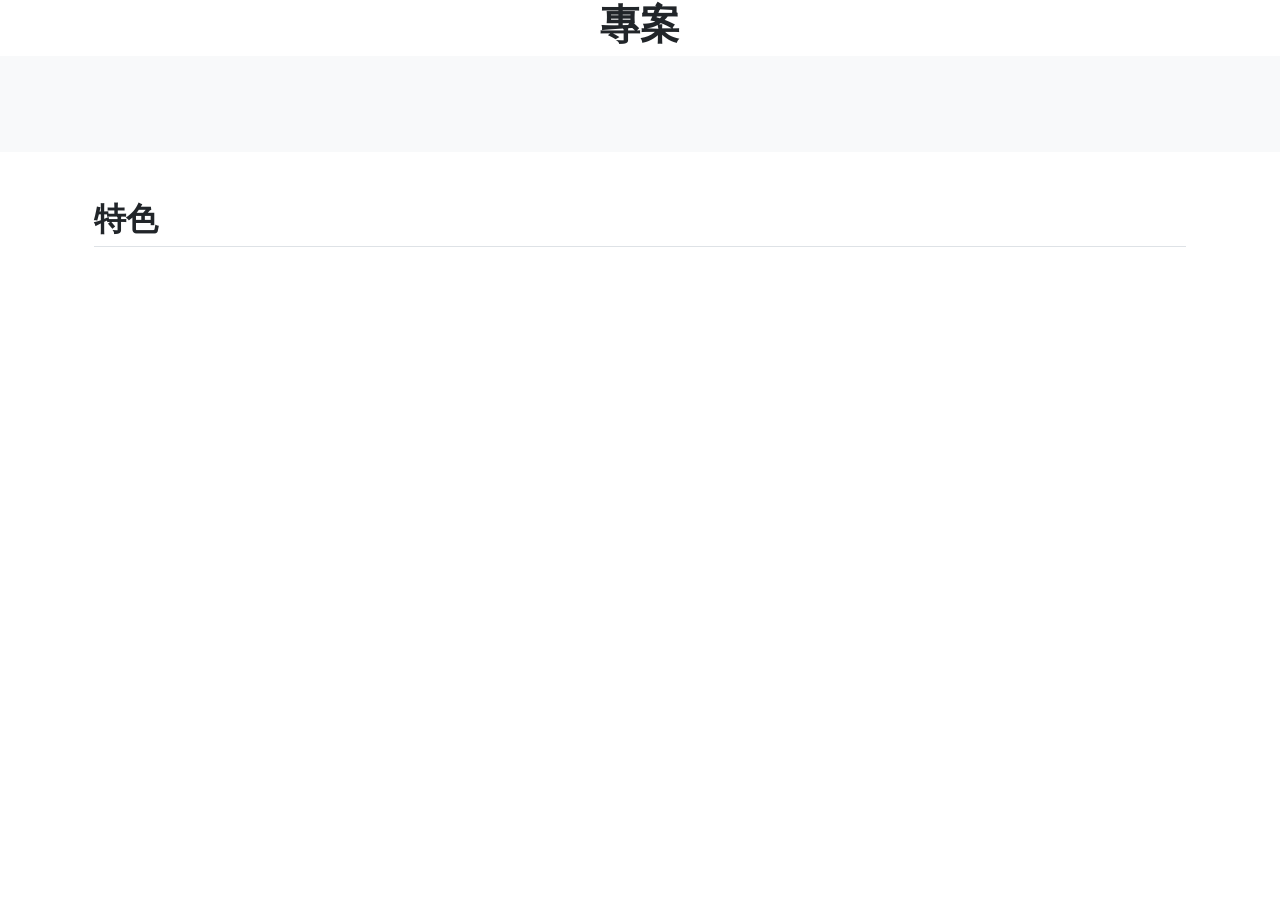
==== index.html @ 36abace5 "Add files via upload" ====
<!doctype html>
<html lang="en">
<head>
    <meta charset="utf-8">
    <meta name="viewport" content="width=device-width, initial-scale=2">
    <meta name="description" content="這是一個作品集網站">
    <title>履歷與作品集</title>
    <link href="css/bootstrap.min.css" rel="stylesheet">
    <link href="css/style.css" rel="stylesheet">
    <link rel="shortcut icon" href="images/work.ico" type="image/x-icon" />
</head>
<body>
<div id="app">

<main>

  <headers></headers>

  <banner></banner>

  <h1 class="text-center"><b>專案</b></h1>
  
  <div class="album py-5 bg-light">
    <div class="container">
      <div class="row">
        <div class="col">
          <project-card
                title="Chronus"
                description="一個簡潔有力的任務管理工具"
                image="images/ch.png"
                github-link="https://github.com/Diego09182/Chronus"
            ></project-card>
        </div>
        <div class="col">
          <project-card
              title="SwiftFox"
              description="一個藉由Laravel開發支援論壇、文章、投票、圖片上傳的學生交流系統"
              image="images/SWIFT FOX LOGO.png"
              github-link="https://github.com/Diego09182/SwiftFox"
          ></project-card>
        </div>
        <div class="col">
          <project-card
              title="TNS"
              description="一個用Laravel串接台灣新聞API的專案範例"
              image="images/TAIWAN.png"
              github-link="https://github.com/Diego09182/TNS"
          ></project-card>
        </div>
      </div>
    </div>
  </div>

  <div class="container px-4 py-5" id="custom-cards">
    <h2 class="pb-2 border-bottom"><b>特色</b></h2>
    <div class="row row-cols-1 row-cols-lg-3 align-items-stretch g-4 py-5">
      <div class="col">
        <feature-card title="精實的後端工程" image="images/Laravel.png" technology="Laravel"/>
      </div>
      <div class="col">
        <feature-card title="優美的前端工程" image="images/Vue.js.png" technology="Vue"/>
      </div>
      <div class="col">
        <feature-card title="資料庫查詢優化" image="images/MySQL.png" technology="MySQL"/>
      </div>
    </div>
  </div>

</main>

<footers></footers>

</div>
</body>
<script src="https://cdn.staticfile.org/vue/3.2.36/vue.global.min.js"></script>
<script src="js/bootstrap.bundle.min.js"></script>
<script src="js/main.js"></script>
</html>
---- css/style.css ----
.bd-placeholder-img {
        font-size: 1.125rem;
        text-anchor: middle;
        -webkit-user-select: none;
        -moz-user-select: none;
        user-select: none;
    }

    @media (min-width: 768px) {
        .bd-placeholder-img-lg {
        font-size: 3.5rem;
        }
    }
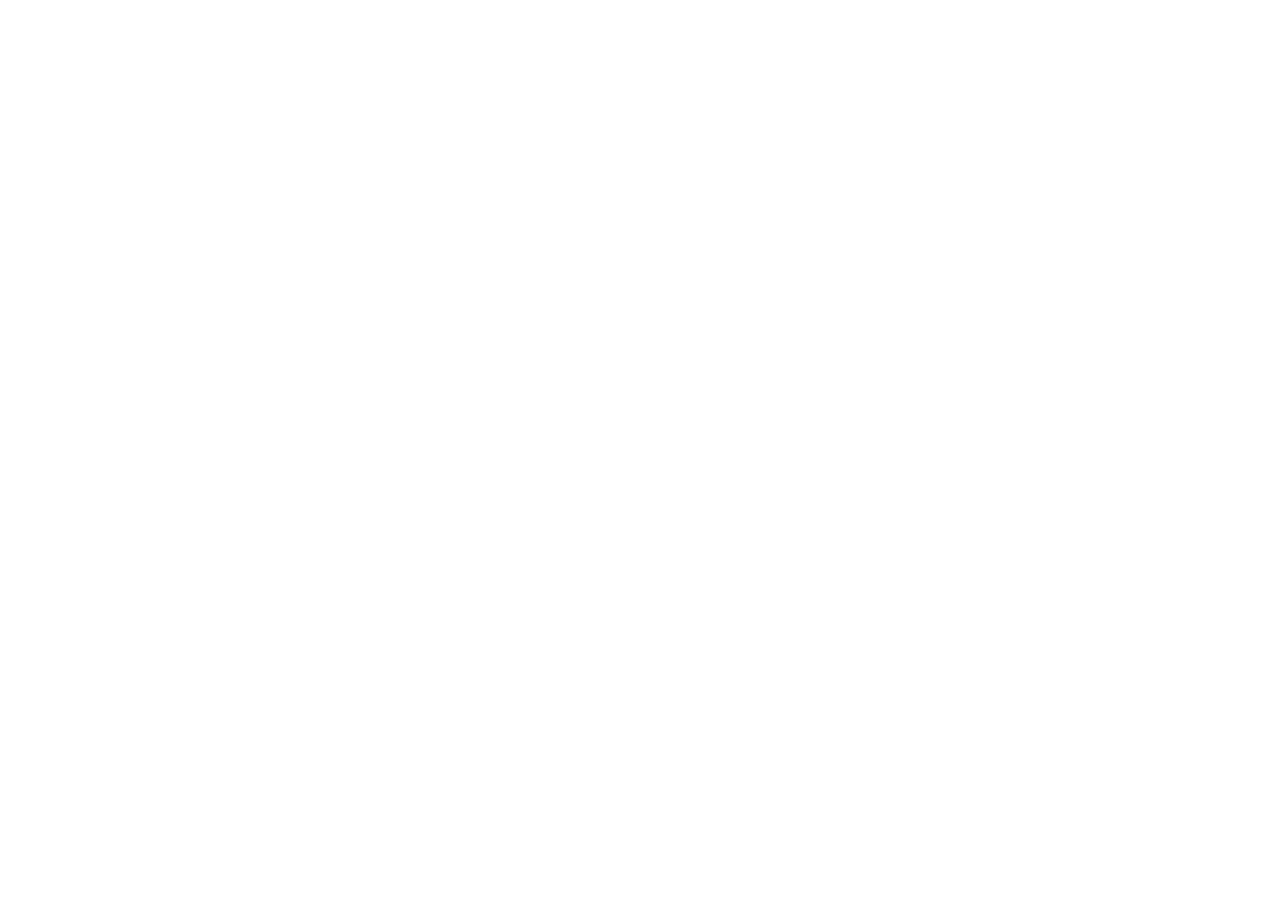
==== commit 4a1055d0: "Add files via upload" ====
--- a/index.html
+++ b/index.html
@@ -14,57 +14,7 @@
 
 <main>
 
-  <headers></headers>
-
-  <banner></banner>
-
-  <h1 class="text-center"><b>專案</b></h1>
-  
-  <div class="album py-5 bg-light">
-    <div class="container">
-      <div class="row">
-        <div class="col">
-          <project-card
-                title="Chronus"
-                description="一個簡潔有力的任務管理工具"
-                image="images/ch.png"
-                github-link="https://github.com/Diego09182/Chronus"
-            ></project-card>
-        </div>
-        <div class="col">
-          <project-card
-              title="SwiftFox"
-              description="一個藉由Laravel開發支援論壇、文章、投票、圖片上傳的學生交流系統"
-              image="images/SWIFT FOX LOGO.png"
-              github-link="https://github.com/Diego09182/SwiftFox"
-          ></project-card>
-        </div>
-        <div class="col">
-          <project-card
-              title="TNS"
-              description="一個用Laravel串接台灣新聞API的專案範例"
-              image="images/TAIWAN.png"
-              github-link="https://github.com/Diego09182/TNS"
-          ></project-card>
-        </div>
-      </div>
-    </div>
-  </div>
-
-  <div class="container px-4 py-5" id="custom-cards">
-    <h2 class="pb-2 border-bottom"><b>特色</b></h2>
-    <div class="row row-cols-1 row-cols-lg-3 align-items-stretch g-4 py-5">
-      <div class="col">
-        <feature-card title="精實的後端工程" image="images/Laravel.png" technology="Laravel"/>
-      </div>
-      <div class="col">
-        <feature-card title="優美的前端工程" image="images/Vue.js.png" technology="Vue"/>
-      </div>
-      <div class="col">
-        <feature-card title="資料庫查詢優化" image="images/MySQL.png" technology="MySQL"/>
-      </div>
-    </div>
-  </div>
+  <router-view></router-view>
 
 </main>
 
@@ -73,6 +23,7 @@
 </div>
 </body>
 <script src="https://cdn.staticfile.org/vue/3.2.36/vue.global.min.js"></script>
+<script src="https://unpkg.com/vue-router@4"></script>
+<script src="js/main.js"></script>
 <script src="js/bootstrap.bundle.min.js"></script>
-<script src="js/main.js"></script>
 </html>
--- a/css/style.css
+++ b/css/style.css
@@ -10,4 +10,9 @@
         .bd-placeholder-img-lg {
         font-size: 3.5rem;
         }
+    }
+
+    #avatar {
+        width: 150px; /* 你希望的宽度 */
+        height: 150px; /* 你希望的高度 */
     }
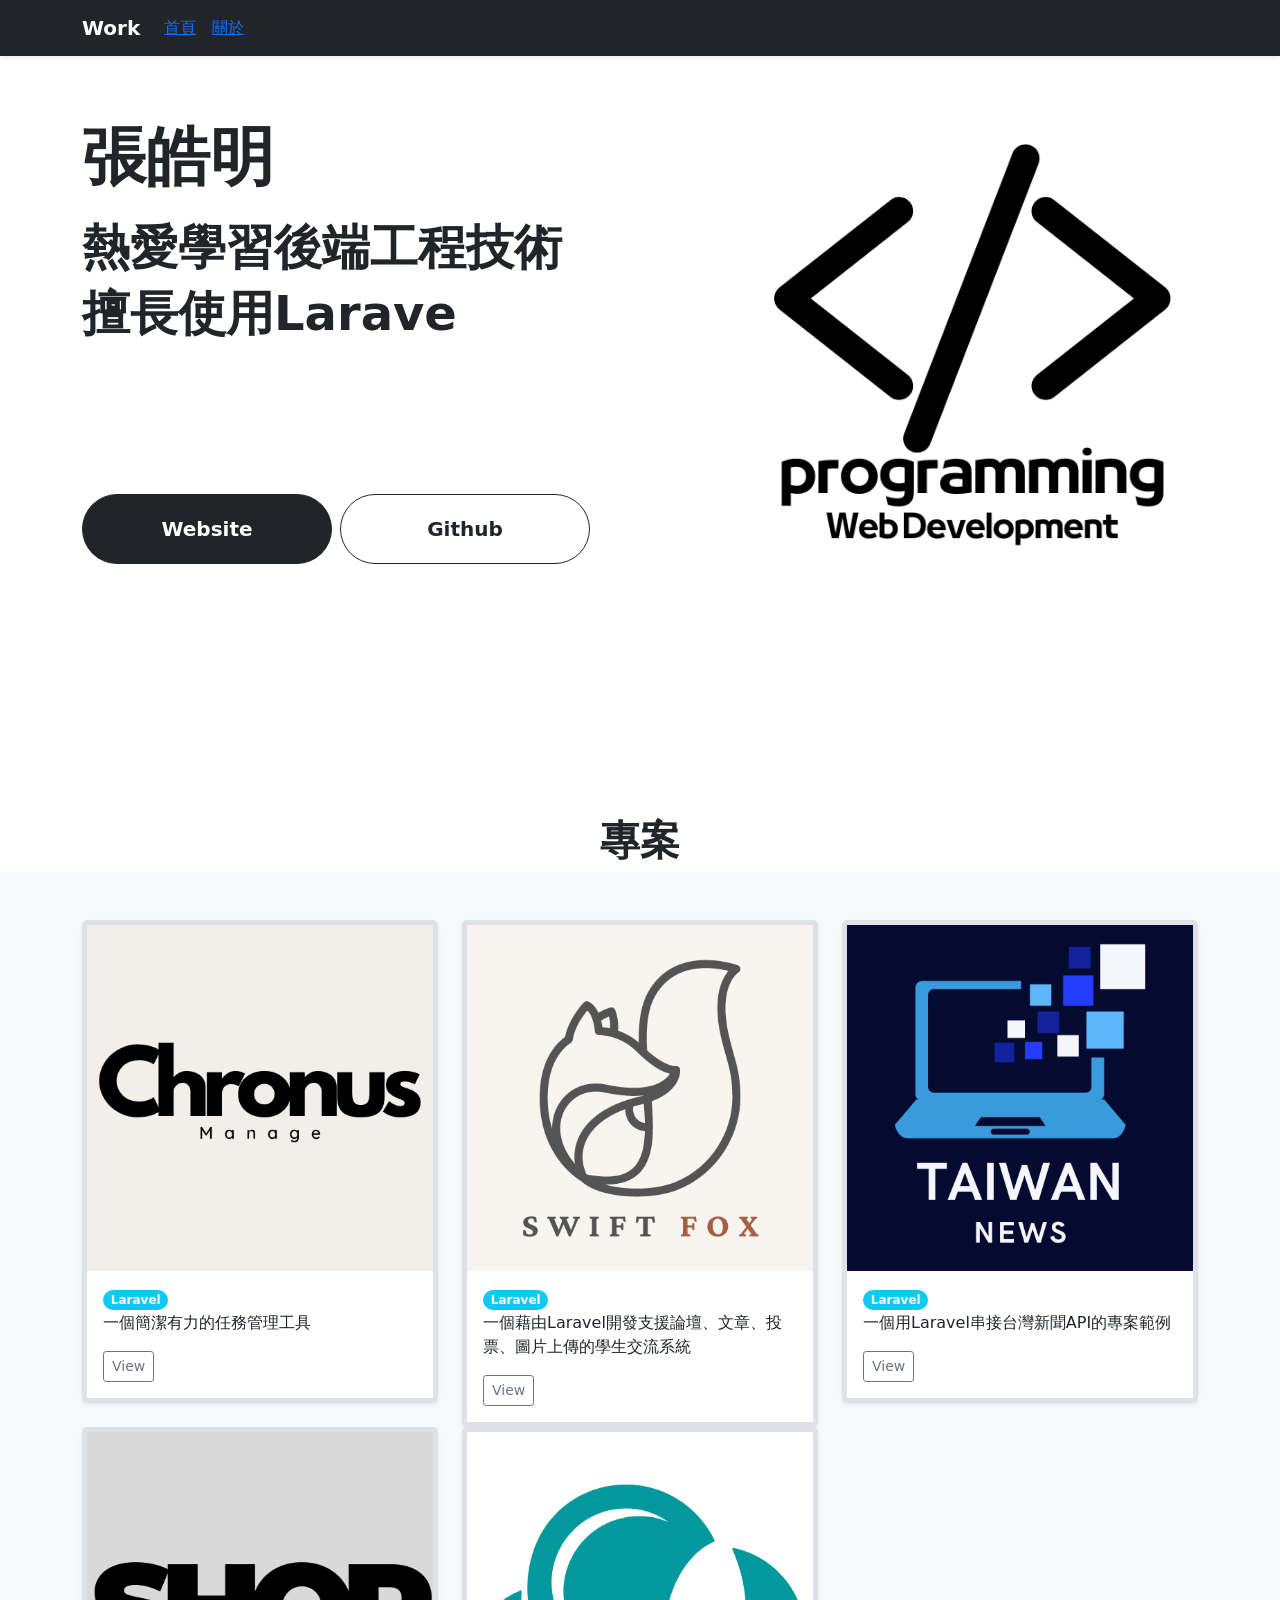
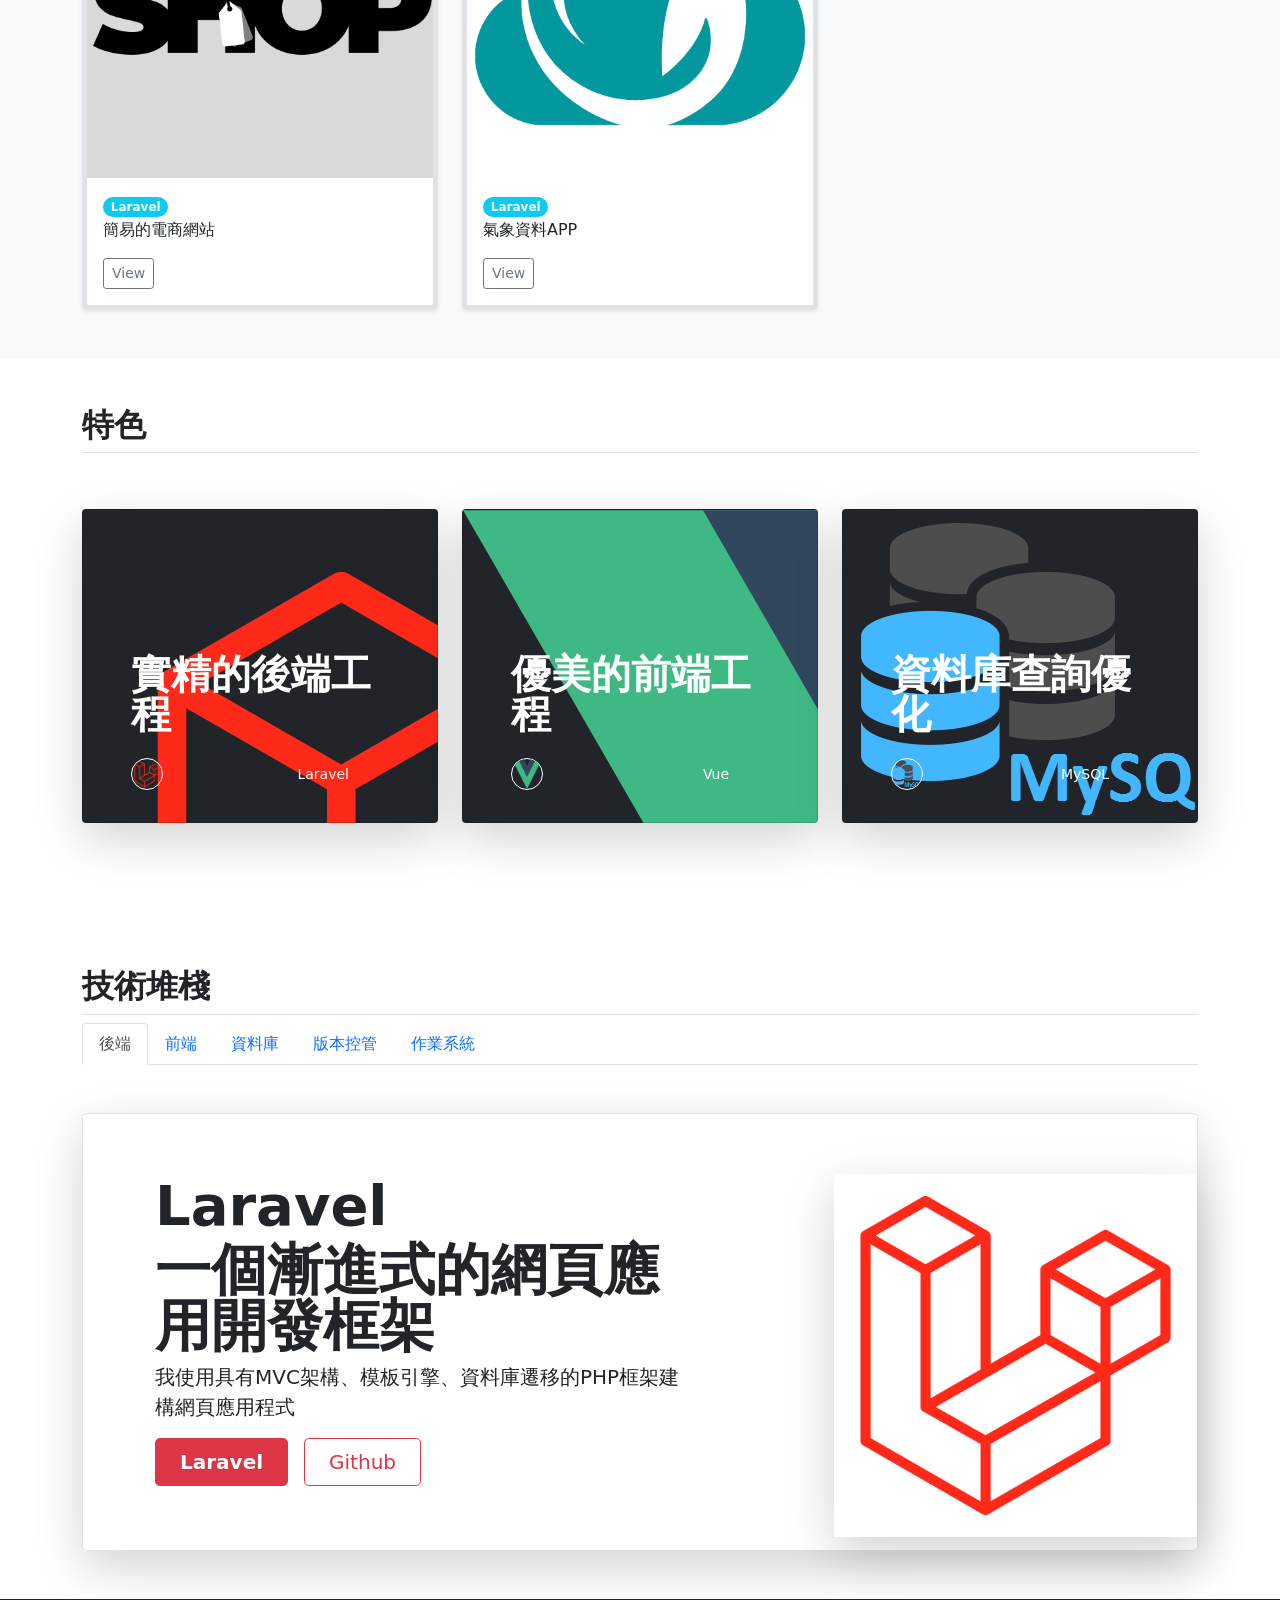
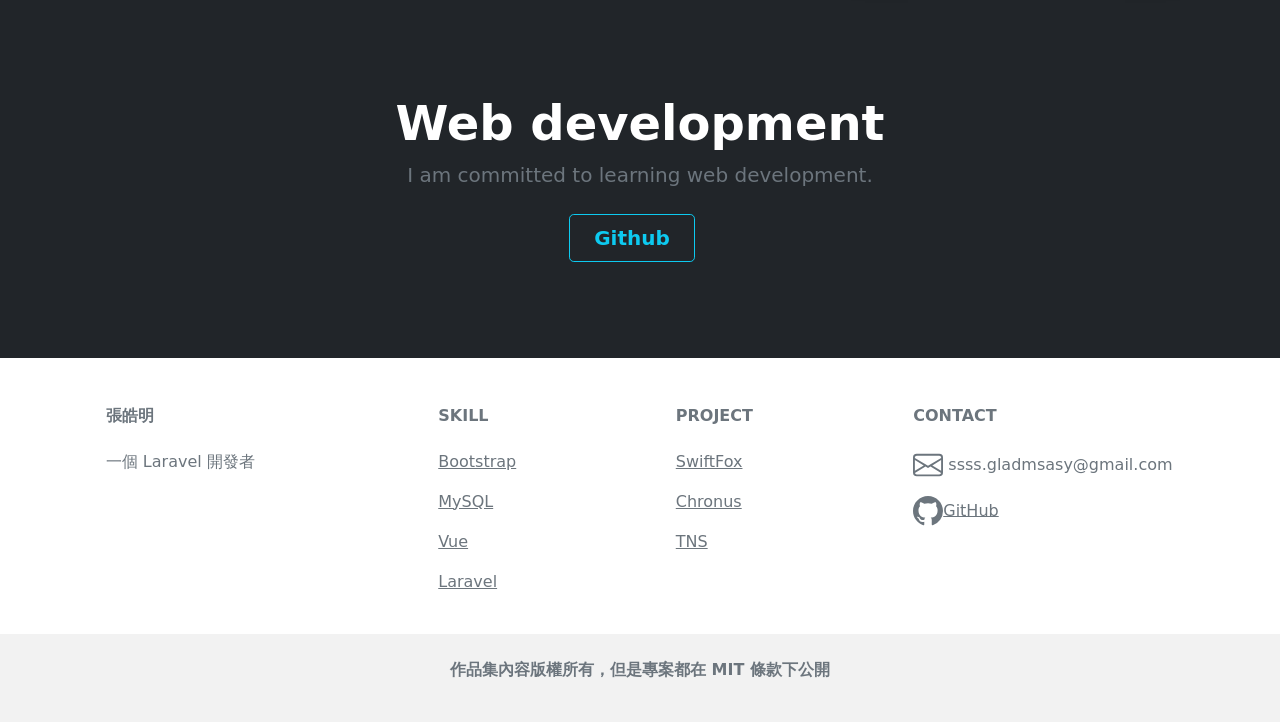
==== commit 588774f7: "Add files via upload" ====
--- a/index.html
+++ b/index.html
@@ -1,10 +1,10 @@
 <!doctype html>
-<html lang="en">
+<html lang="zh-tw">
 <head>
     <meta charset="utf-8">
     <meta name="viewport" content="width=device-width, initial-scale=2">
-    <meta name="description" content="這是一個作品集網站">
-    <title>履歷與作品集</title>
+    <meta name="description" content="這是一個專案總集網站">
+    <title>專案總集</title>
     <link href="css/bootstrap.min.css" rel="stylesheet">
     <link href="css/style.css" rel="stylesheet">
     <link rel="shortcut icon" href="images/work.ico" type="image/x-icon" />
@@ -22,8 +22,8 @@
 
 </div>
 </body>
-<script src="https://cdn.staticfile.org/vue/3.2.36/vue.global.min.js"></script>
-<script src="https://unpkg.com/vue-router@4"></script>
+<script src="js/vue.js"></script>
+<script src="js/vue-router.js"></script>
 <script src="js/main.js"></script>
 <script src="js/bootstrap.bundle.min.js"></script>
 </html>
--- a/css/style.css
+++ b/css/style.css
@@ -1,3 +1,13 @@
+    .banner{
+        margin-top: 60px;
+        height: 700px;
+    }
+    
+    .main-btn {
+        width: 250px;
+        height: 70px;
+    }
+    
     .bd-placeholder-img {
         font-size: 1.125rem;
         text-anchor: middle;
@@ -13,6 +23,14 @@
     }
 
     #avatar {
-        width: 150px; /* 你希望的宽度 */
-        height: 150px; /* 你希望的高度 */
-    }+        width: 150px;
+        height: 150px;
+    }
+
+    .card {
+        transition: transform 0.3s ease-in-out;
+    }
+
+    .card:hover {
+        transform: scale(1.05);
+    }
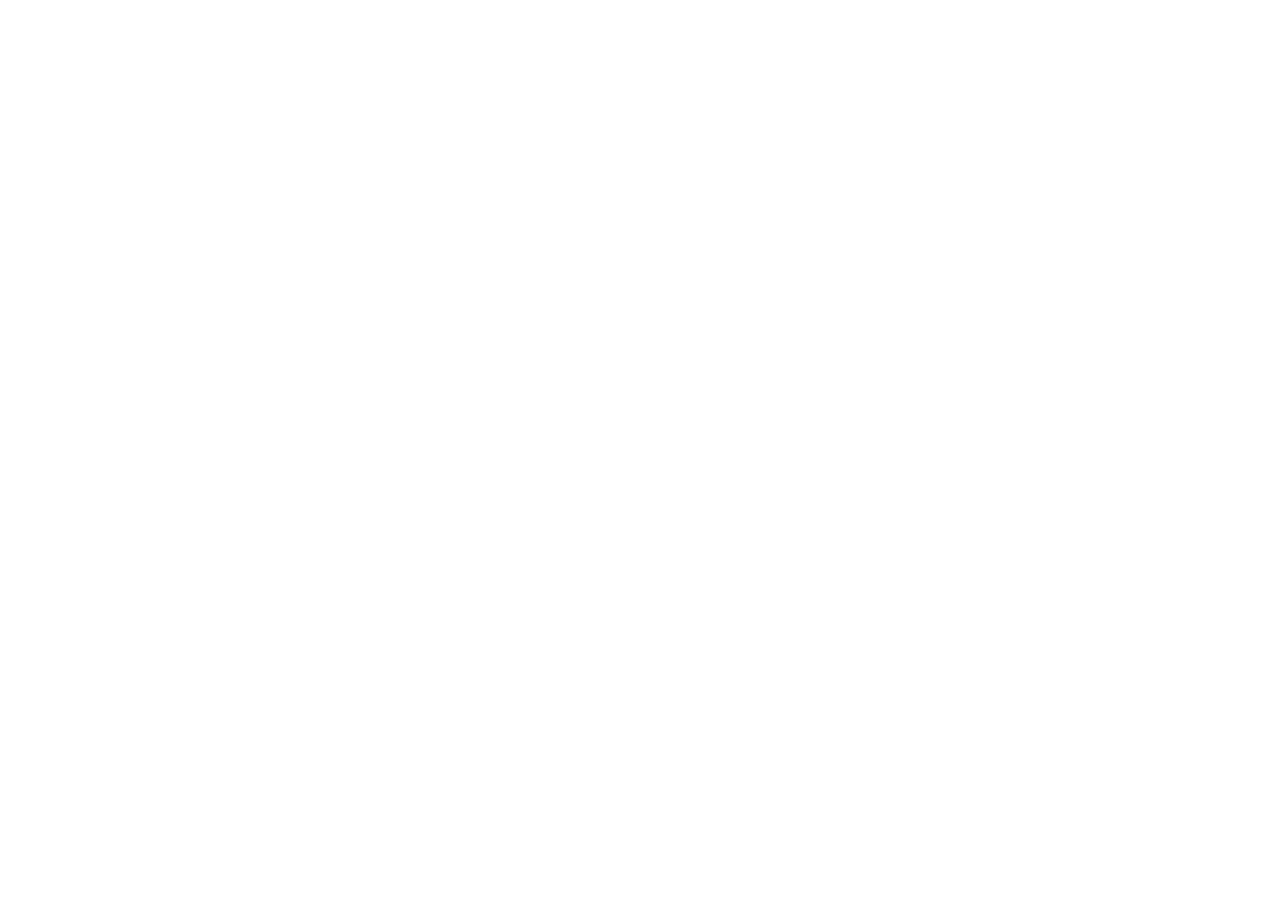
==== commit c0016dfc: "update" ====
--- a/index.html
+++ b/index.html
@@ -1,10 +1,10 @@
 <!doctype html>
-<html lang="zh-tw">
+<html lang="en">
 <head>
     <meta charset="utf-8">
     <meta name="viewport" content="width=device-width, initial-scale=2">
-    <meta name="description" content="這是一個專案總集網站">
-    <title>專案總集</title>
+    <meta name="description" content="這是一個作品集網站">
+    <title>履歷與作品集</title>
     <link href="css/bootstrap.min.css" rel="stylesheet">
     <link href="css/style.css" rel="stylesheet">
     <link rel="shortcut icon" href="images/work.ico" type="image/x-icon" />
@@ -22,8 +22,8 @@
 
 </div>
 </body>
-<script src="js/vue.js"></script>
-<script src="js/vue-router.js"></script>
+<script src="https://cdn.staticfile.org/vue/3.2.36/vue.global.min.js"></script>
+<script src="https://unpkg.com/vue-router@4"></script>
 <script src="js/main.js"></script>
 <script src="js/bootstrap.bundle.min.js"></script>
 </html>
--- a/css/style.css
+++ b/css/style.css
@@ -1,36 +1,36 @@
-    .banner{
-        margin-top: 60px;
-        height: 700px;
-    }
-    
-    .main-btn {
-        width: 250px;
-        height: 70px;
-    }
-    
-    .bd-placeholder-img {
-        font-size: 1.125rem;
-        text-anchor: middle;
-        -webkit-user-select: none;
-        -moz-user-select: none;
-        user-select: none;
-    }
-
-    @media (min-width: 768px) {
-        .bd-placeholder-img-lg {
-        font-size: 3.5rem;
-        }
-    }
-
-    #avatar {
-        width: 150px;
-        height: 150px;
-    }
-
-    .card {
-        transition: transform 0.3s ease-in-out;
-    }
-
-    .card:hover {
-        transform: scale(1.05);
-    }
+    .banner{
+        margin-top: 60px;
+        height: 700px;
+    }
+    
+    .main-btn {
+        width: 250px;
+        height: 70px;
+    }
+    
+    .bd-placeholder-img {
+        font-size: 1.125rem;
+        text-anchor: middle;
+        -webkit-user-select: none;
+        -moz-user-select: none;
+        user-select: none;
+    }
+
+    @media (min-width: 768px) {
+        .bd-placeholder-img-lg {
+        font-size: 3.5rem;
+        }
+    }
+
+    #avatar {
+        width: 150px;
+        height: 150px;
+    }
+
+    .card {
+        transition: transform 0.3s ease-in-out;
+    }
+
+    .card:hover {
+        transform: scale(1.05);
+    }
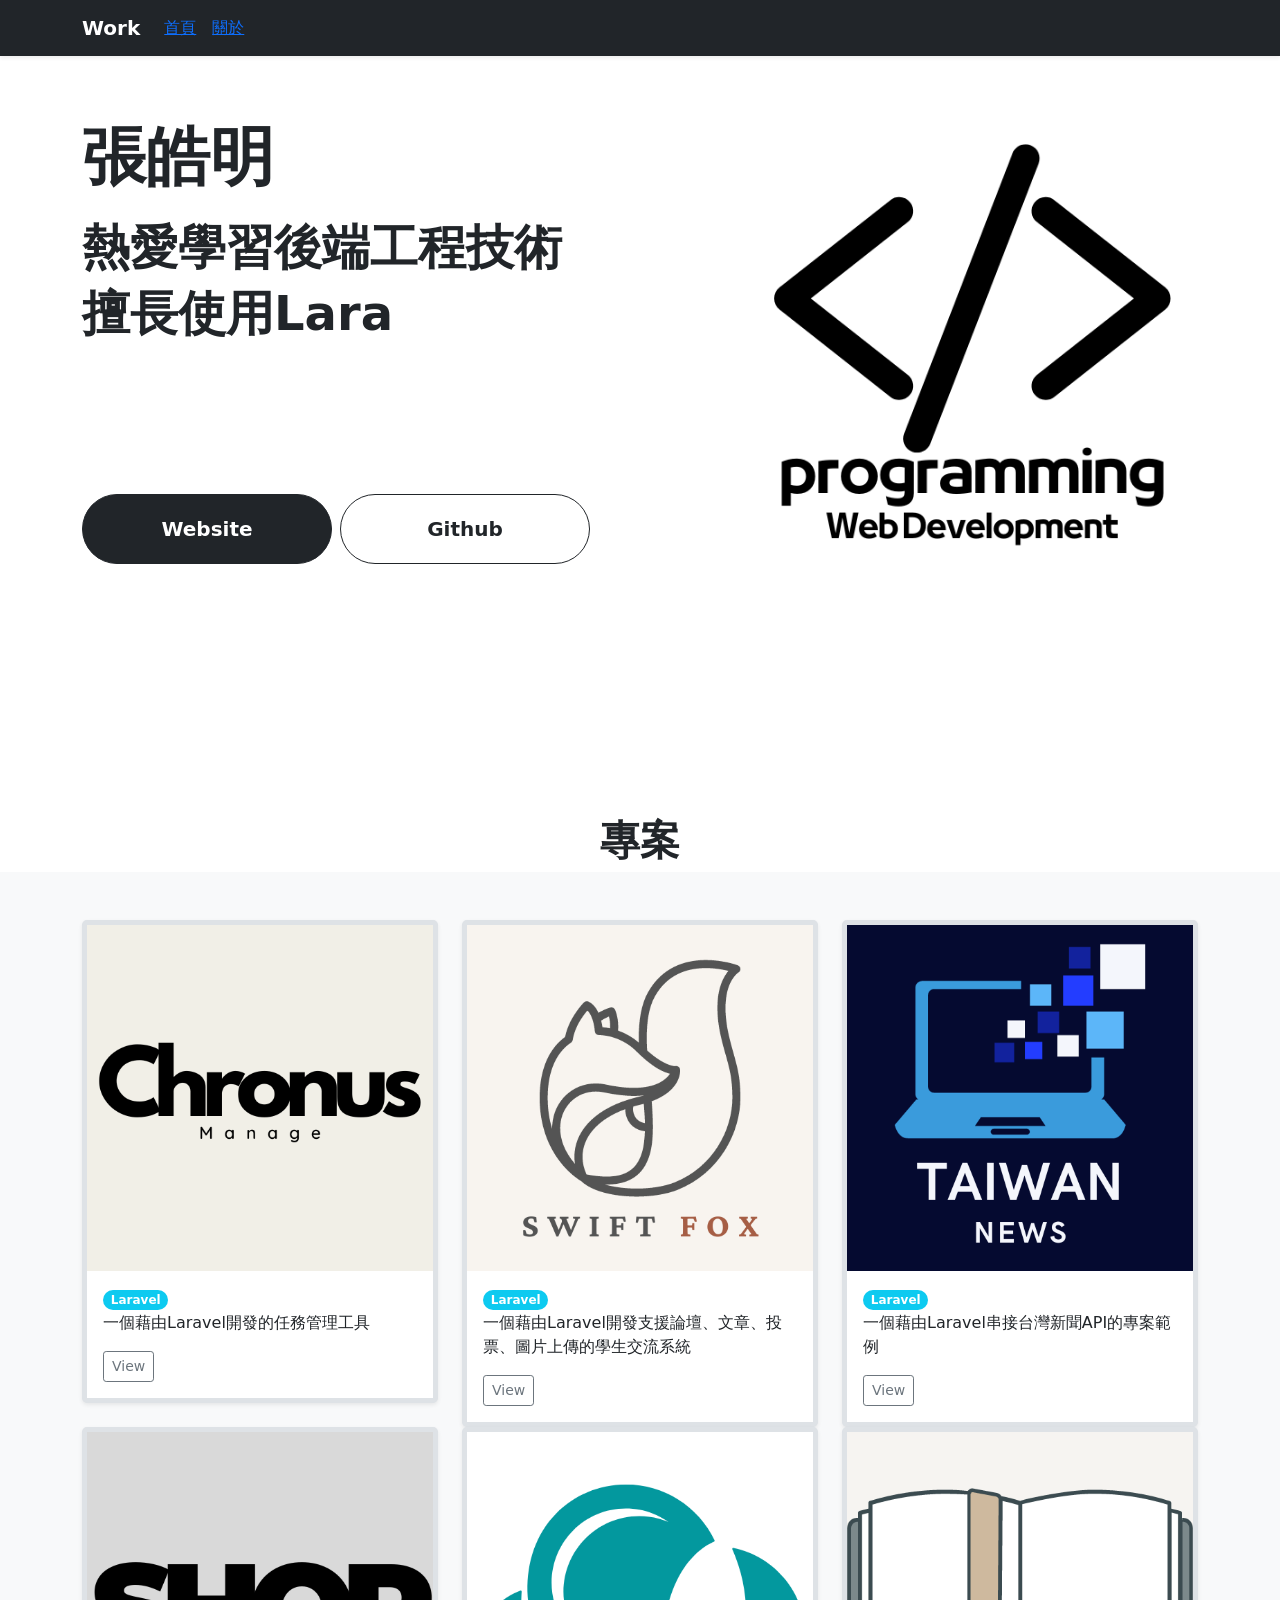
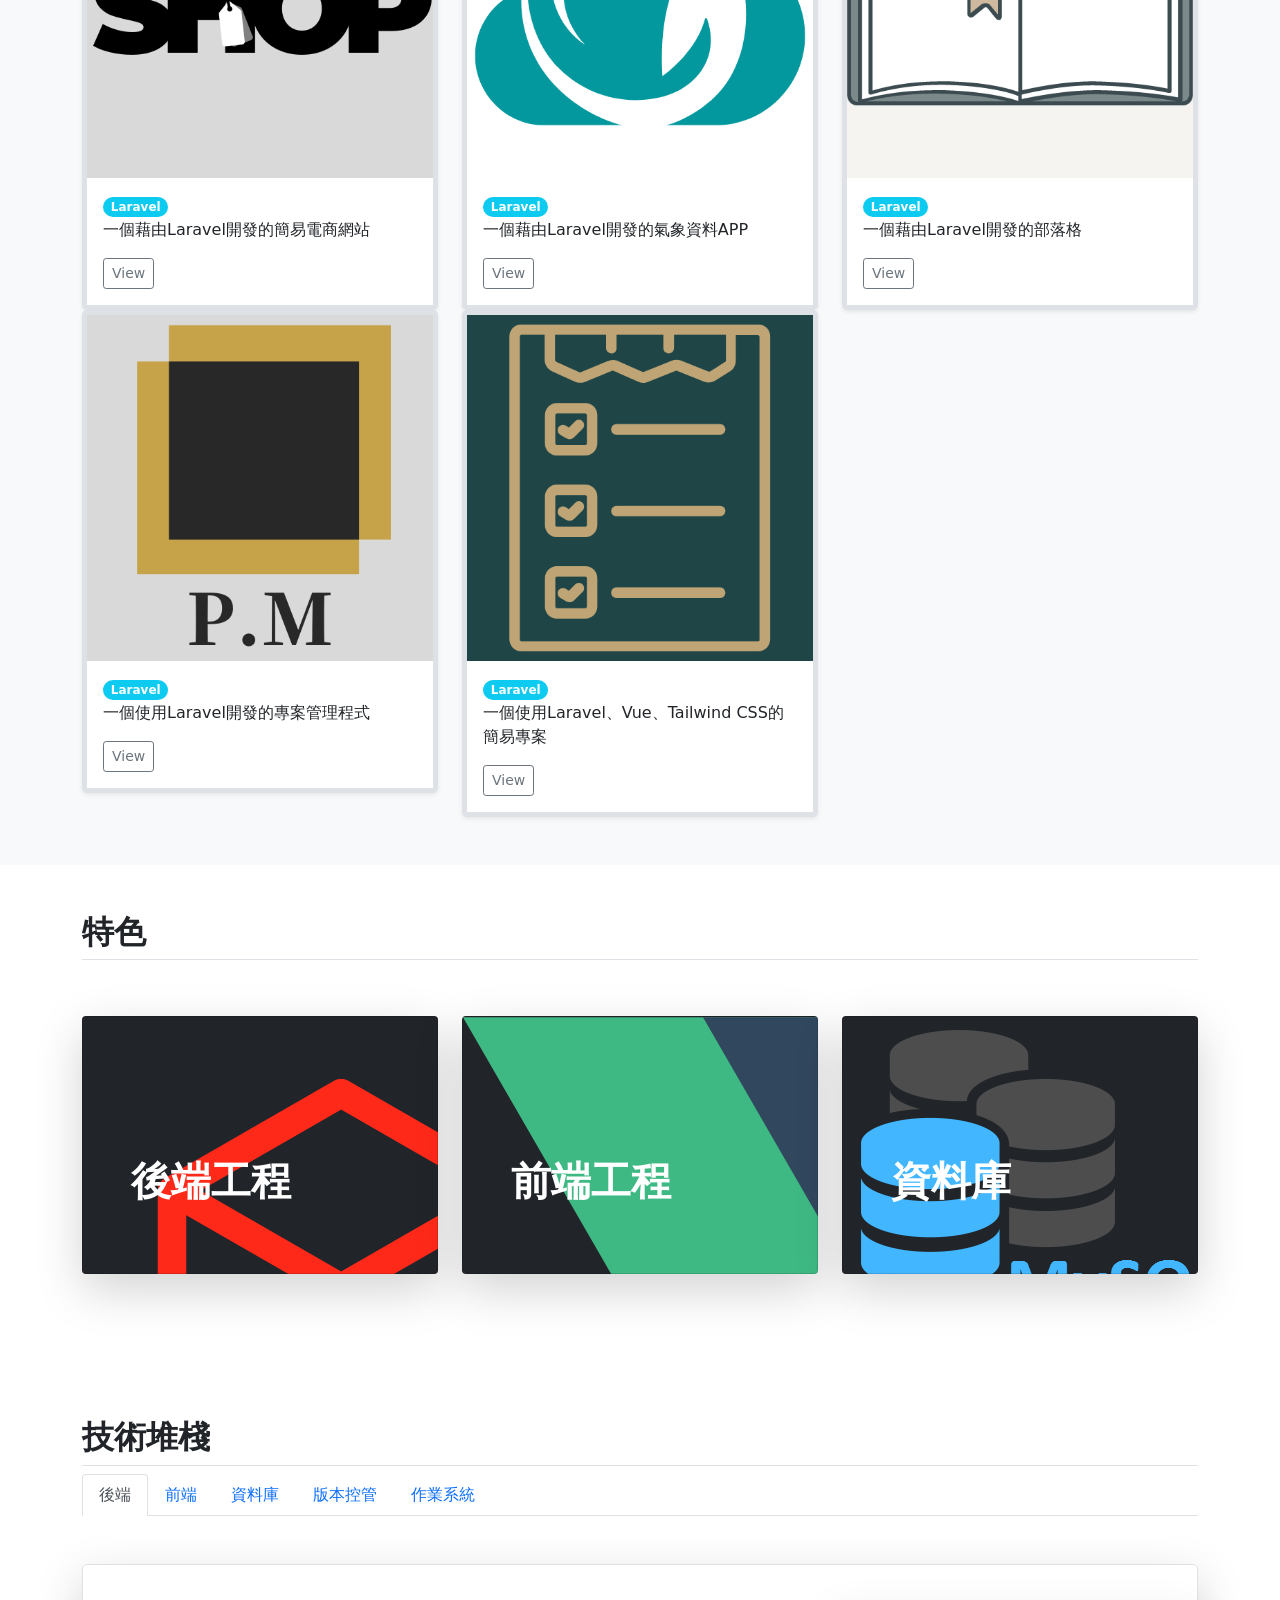
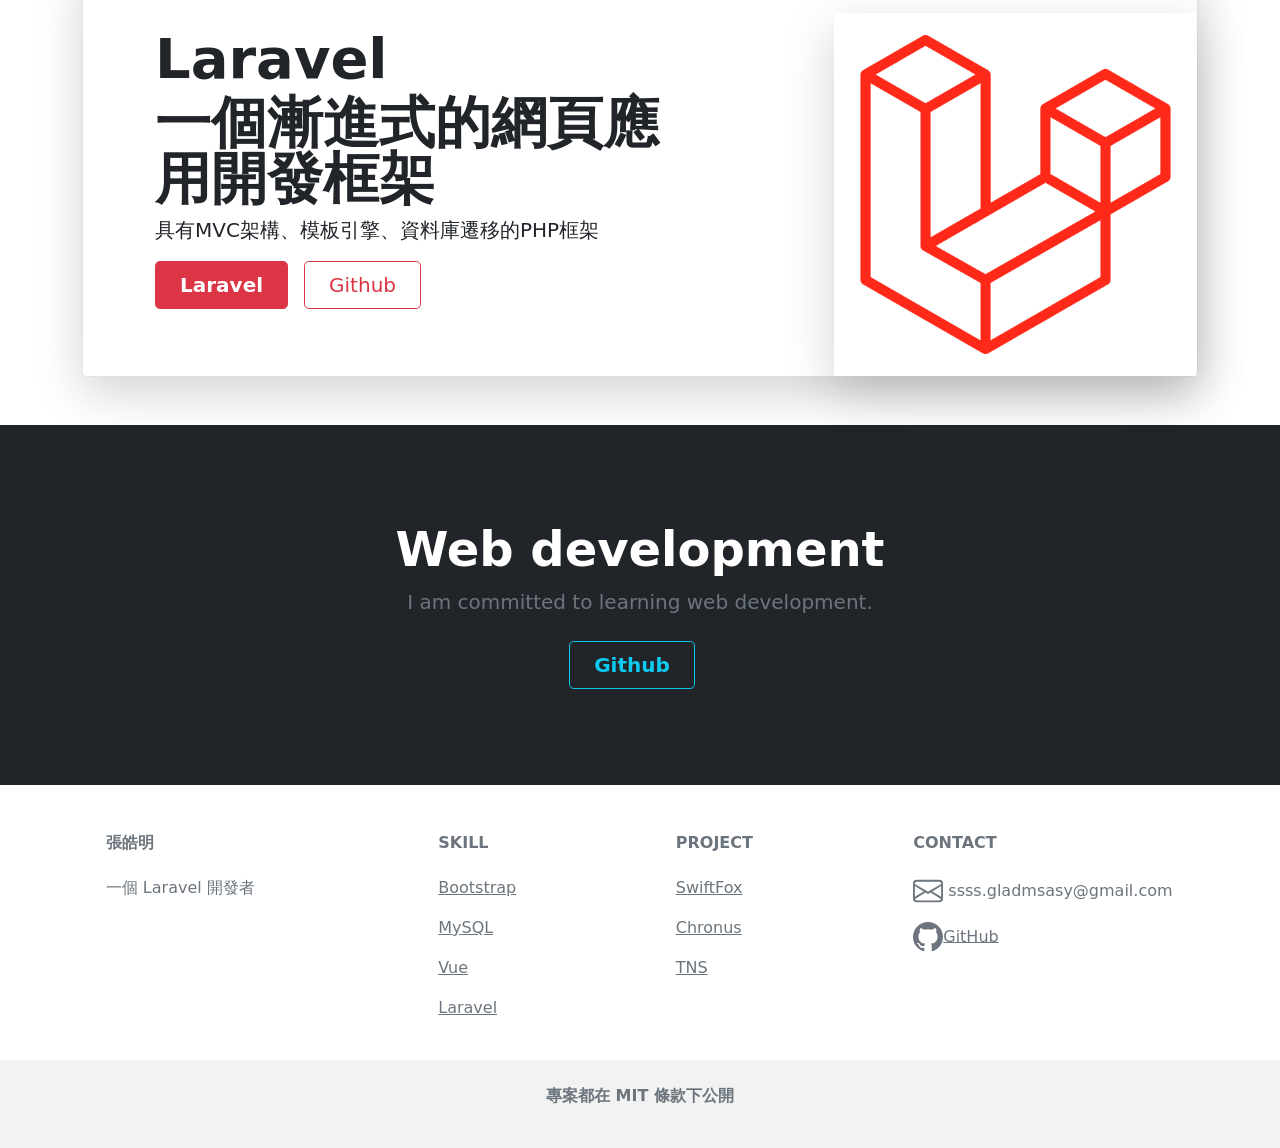
==== commit 36746971: "update" ====
--- a/index.html
+++ b/index.html
@@ -1,10 +1,10 @@
 <!doctype html>
-<html lang="en">
+<html lang="zh-tw">
 <head>
     <meta charset="utf-8">
-    <meta name="viewport" content="width=device-width, initial-scale=2">
-    <meta name="description" content="這是一個作品集網站">
-    <title>履歷與作品集</title>
+    <meta name="viewport" content="width=device-width, initial-scale=2.0">
+    <meta name="description" content="這是一個專案總集網站">
+    <title>專案總集</title>
     <link href="css/bootstrap.min.css" rel="stylesheet">
     <link href="css/style.css" rel="stylesheet">
     <link rel="shortcut icon" href="images/work.ico" type="image/x-icon" />
@@ -22,8 +22,8 @@
 
 </div>
 </body>
-<script src="https://cdn.staticfile.org/vue/3.2.36/vue.global.min.js"></script>
-<script src="https://unpkg.com/vue-router@4"></script>
+<script src="js/vue.js"></script>
+<script src="js/vue-router.js"></script>
 <script src="js/main.js"></script>
 <script src="js/bootstrap.bundle.min.js"></script>
 </html>
